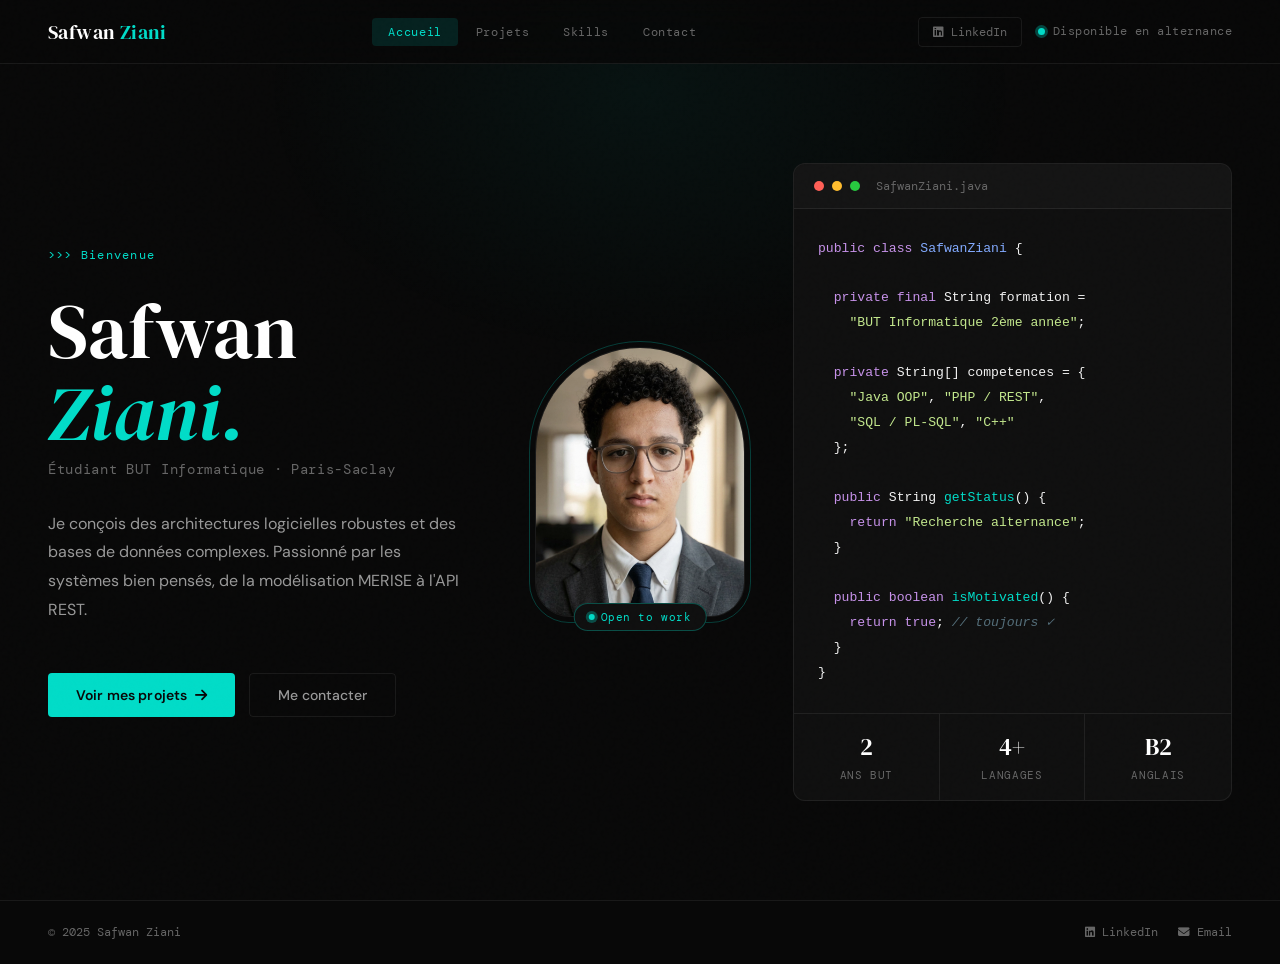
==== final/index.html @ bb22d4ef "premier commit" ====
<!DOCTYPE html>
<html lang="fr">
<head>
    <meta charset="UTF-8">
    <meta name="viewport" content="width=device-width, initial-scale=1.0">
    <title>Safwan Ziani — Développeur</title>
    <link href="https://fonts.googleapis.com/css2?family=DM+Serif+Display:ital@0;1&family=DM+Mono:wght@300;400;500&family=DM+Sans:wght@300;400;500;600&display=swap" rel="stylesheet">
    <link rel="stylesheet" href="https://cdnjs.cloudflare.com/ajax/libs/font-awesome/6.4.0/css/all.min.css">
    <link rel="stylesheet" href="style.css">
</head>
<body>
    <div class="ambient"></div>

    <header>
        <a href="index.html" class="logo">Safwan <span class="logo-accent">Ziani</span></a>
        <nav>
            <a href="index.html" class="tab-btn active">Accueil</a>
            <a href="projets.html" class="tab-btn">Projets</a>
            <a href="skills.html" class="tab-btn">Skills</a>
            <a href="contact.html" class="tab-btn">Contact</a>
        </nav>
        <div class="header-actions">
            <a href="https://www.linkedin.com/in/safwan-ziani-2376b3331/" target="_blank" class="linkedin-btn">
                <i class="fab fa-linkedin"></i> LinkedIn
            </a>
            <div class="availability">
                <span class="pulse"></span>
                <span>Disponible en alternance</span>
            </div>
        </div>
    </header>

    <main>
        <div class="home-layout">
            <!-- Texte -->
            <div class="home-left">
                <p class="eyebrow">>>> Bienvenue</p>
                <h1 class="hero-name">
                    Safwan<br>
                    <em>Ziani.</em>
                </h1>
                <p class="hero-role">Étudiant BUT Informatique · Paris-Saclay</p>
                <p class="hero-desc">
                    Je conçois des architectures logicielles robustes et des bases de données complexes.
                    Passionné par les systèmes bien pensés, de la modélisation MERISE à l'API REST.
                </p>
                <div class="hero-cta">
                    <a href="projets.html" class="btn-primary">Voir mes projets <i class="fas fa-arrow-right"></i></a>
                    <a href="contact.html" class="btn-outline">Me contacter</a>
                </div>
            </div>

            <!-- Portrait -->
            <div class="home-portrait">
                <div class="portrait-wrapper">
                    <img src="portrait (1).png" alt="Safwan Ziani" class="portrait-img">
                    <div class="portrait-badge">
                        <span class="pulse" style="width:6px;height:6px;"></span>
                        <span>Open to work</span>
                    </div>
                </div>
            </div>

            <!-- Code card -->
            <div class="home-right">
                <div class="code-card">
                    <div class="code-card-header">
                        <span class="dot dot-r"></span>
                        <span class="dot dot-y"></span>
                        <span class="dot dot-g"></span>
                        <span class="code-filename">SafwanZiani.java</span>
                    </div>
                    <div class="code-body">
<pre><code><span class="kw">public class</span> <span class="cls">SafwanZiani</span> {

  <span class="kw">private final</span> String formation =
    <span class="str">"BUT Informatique 2ème année"</span>;

  <span class="kw">private</span> String[] competences = {
    <span class="str">"Java OOP"</span>, <span class="str">"PHP / REST"</span>,
    <span class="str">"SQL / PL-SQL"</span>, <span class="str">"C++"</span>
  };

  <span class="kw">public</span> String <span class="fn">getStatus</span>() {
    <span class="kw">return</span> <span class="str">"Recherche alternance"</span>;
  }

  <span class="kw">public boolean</span> <span class="fn">isMotivated</span>() {
    <span class="kw">return true</span>; <span class="cmt">// toujours ✓</span>
  }
}</code></pre>
                    </div>
                    <div class="code-footer">
                        <div class="stat-item">
                            <span class="stat-val">2</span>
                            <span class="stat-label">Ans BUT</span>
                        </div>
                        <div class="stat-item">
                            <span class="stat-val">4+</span>
                            <span class="stat-label">Langages</span>
                        </div>
                        <div class="stat-item">
                            <span class="stat-val">B2</span>
                            <span class="stat-label">Anglais</span>
                        </div>
                    </div>
                </div>
            </div>
        </div>
    </main>

    <footer>
        <span class="footer-copy">© 2025 Safwan Ziani</span>
        <div class="footer-links">
            <a href="https://www.linkedin.com/in/safwan-ziani-2376b3331/" target="_blank" class="footer-link"><i class="fab fa-linkedin"></i> LinkedIn</a>
            <a href="mailto:ziani.safwan@gmail.com" class="footer-link"><i class="fas fa-envelope"></i> Email</a>
        </div>
    </footer>
</body>
</html>
---- final/style.css ----
@import url('https://fonts.googleapis.com/css2?family=DM+Serif+Display:ital@0;1&family=DM+Mono:wght@300;400;500&family=DM+Sans:wght@300;400;500;600&display=swap');

:root {
    --bg: #080808;
    --bg-2: #0f0f0f;
    --surface: rgba(255,255,255,0.03);
    --surface-hover: rgba(255,255,255,0.06);
    --border: rgba(255,255,255,0.07);
    --border-hover: rgba(0, 220, 200, 0.3);
    --text: #f2f2f2;
    --text-muted: #666;
    --text-soft: #999;
    --accent: #00dcc8;
    --accent-dim: rgba(0, 220, 200, 0.12);
    --accent-glow: rgba(0, 220, 200, 0.08);
    --white: #ffffff;
    --serif: 'DM Serif Display', Georgia, serif;
    --mono: 'DM Mono', monospace;
    --sans: 'DM Sans', sans-serif;
}

*, *::before, *::after { margin: 0; padding: 0; box-sizing: border-box; }

html { scroll-behavior: smooth; }

body {
    background: var(--bg);
    color: var(--text);
    font-family: var(--sans);
    min-height: 100vh;
    overflow-x: hidden;
    -webkit-font-smoothing: antialiased;
}

/* ─── GRAIN TEXTURE ─── */
body::before {
    content: '';
    position: fixed;
    inset: 0;
    background-image: url("data:image/svg+xml,%3Csvg viewBox='0 0 256 256' xmlns='http://www.w3.org/2000/svg'%3E%3Cfilter id='noise'%3E%3CfeTurbulence type='fractalNoise' baseFrequency='0.9' numOctaves='4' stitchTiles='stitch'/%3E%3C/filter%3E%3Crect width='100%25' height='100%25' filter='url(%23noise)' opacity='0.04'/%3E%3C/svg%3E");
    pointer-events: none;
    z-index: 9999;
    opacity: 0.4;
}

/* ─── AMBIENT GLOW ─── */
.ambient {
    position: fixed;
    top: -20vh;
    left: 50%;
    transform: translateX(-50%);
    width: 60vw;
    height: 60vh;
    background: radial-gradient(ellipse, rgba(0,220,200,0.05) 0%, transparent 70%);
    pointer-events: none;
    z-index: 0;
}

/* ─── HEADER ─── */
header {
    position: fixed;
    top: 0; left: 0; right: 0;
    z-index: 100;
    padding: 0 48px;
    height: 64px;
    display: flex;
    align-items: center;
    justify-content: space-between;
    border-bottom: 1px solid var(--border);
    background: rgba(8,8,8,0.85);
    backdrop-filter: blur(20px);
    -webkit-backdrop-filter: blur(20px);
}

.logo {
    font-family: var(--serif);
    font-size: 1.25rem;
    color: var(--white);
    text-decoration: none;
    letter-spacing: 0.02em;
}
.logo-accent { color: var(--accent); }

nav {
    display: flex;
    align-items: center;
    gap: 2px;
}

.tab-btn {
    font-family: var(--mono);
    font-size: 0.78rem;
    color: var(--text-muted);
    text-decoration: none;
    padding: 6px 16px;
    border-radius: 4px;
    letter-spacing: 0.05em;
    transition: color 0.2s, background 0.2s;
}
.tab-btn:hover { color: var(--text); background: var(--surface-hover); }
.tab-btn.active { color: var(--accent); background: var(--accent-dim); }

.header-actions {
    display: flex;
    align-items: center;
    gap: 16px;
}

.linkedin-btn {
    display: flex;
    align-items: center;
    gap: 7px;
    font-family: var(--mono);
    font-size: 0.75rem;
    color: var(--text-muted);
    text-decoration: none;
    padding: 6px 14px;
    border: 1px solid var(--border);
    border-radius: 4px;
    transition: all 0.2s;
}
.linkedin-btn:hover {
    color: var(--accent);
    border-color: var(--border-hover);
    background: var(--accent-dim);
}

.availability {
    display: flex;
    align-items: center;
    gap: 8px;
    font-family: var(--mono);
    font-size: 0.72rem;
    color: var(--text-muted);
    letter-spacing: 0.04em;
}
.pulse {
    width: 7px; height: 7px;
    background: var(--accent);
    border-radius: 50%;
    position: relative;
}
.pulse::after {
    content: '';
    position: absolute;
    inset: -3px;
    border-radius: 50%;
    background: var(--accent);
    opacity: 0.3;
    animation: pulse 2s ease-in-out infinite;
}
@keyframes pulse { 0%,100%{transform:scale(1);opacity:0.3} 50%{transform:scale(1.8);opacity:0} }

/* ─── MAIN WRAPPER ─── */
main {
    padding-top: 64px;
    min-height: 100vh;
    position: relative;
    z-index: 1;
}

/* ─── PAGE ENTER ANIMATION ─── */
.page-enter { animation: pageEnter 0.6s cubic-bezier(0.16, 1, 0.3, 1) both; }
@keyframes pageEnter {
    from { opacity:0; transform: translateY(24px); }
    to   { opacity:1; transform: translateY(0); }
}

/* ─── HOME PAGE ─── */
.home-layout {
    display: grid;
    grid-template-columns: 1fr auto 1fr;
    gap: 0 48px;
    min-height: calc(100vh - 64px);
    align-items: center;
    max-width: 1280px;
    margin: 0 auto;
    padding: 60px 48px;
}

.home-left { padding-right: 16px; }

/* ─── PORTRAIT ─── */
.home-portrait {
    display: flex;
    justify-content: center;
    align-items: center;
    opacity: 0;
    animation: fadeUp 0.6s 0.25s ease both;
}

.portrait-wrapper {
    position: relative;
    width: 210px;
}

.portrait-img {
    width: 210px;
    height: 270px;
    object-fit: cover;
    object-position: center top;
    border-radius: 110px 110px 36px 36px;
    display: block;
    border: 1px solid var(--border);
    filter: grayscale(15%);
    transition: filter 0.4s;
}
.portrait-img:hover { filter: grayscale(0%); }

.portrait-wrapper::before {
    content: '';
    position: absolute;
    inset: -6px;
    border-radius: 116px 116px 42px 42px;
    border: 1px solid rgba(0,220,200,0.25);
    pointer-events: none;
}

.portrait-badge {
    position: absolute;
    bottom: -14px;
    left: 50%;
    transform: translateX(-50%);
    display: flex;
    align-items: center;
    gap: 6px;
    background: var(--bg-2);
    border: 1px solid rgba(0,220,200,0.3);
    border-radius: 20px;
    padding: 6px 14px;
    white-space: nowrap;
    font-family: var(--mono);
    font-size: 0.68rem;
    color: var(--accent);
    letter-spacing: 0.05em;
}

.eyebrow {
    font-family: var(--mono);
    font-size: 0.78rem;
    color: var(--accent);
    letter-spacing: 0.1em;
    margin-bottom: 28px;
    opacity: 0;
    animation: fadeUp 0.5s 0.1s ease both;
}

.hero-name {
    font-family: var(--serif);
    font-size: clamp(3.5rem, 6vw, 5rem);
    font-weight: 400;
    line-height: 1.05;
    color: var(--white);
    margin-bottom: 8px;
    opacity: 0;
    animation: fadeUp 0.5s 0.2s ease both;
}

.hero-name em {
    font-style: italic;
    color: var(--accent);
}

.hero-role {
    font-family: var(--mono);
    font-size: 0.85rem;
    color: var(--text-muted);
    letter-spacing: 0.05em;
    margin-bottom: 32px;
    opacity: 0;
    animation: fadeUp 0.5s 0.3s ease both;
}

.hero-desc {
    font-size: 1rem;
    color: var(--text-soft);
    line-height: 1.8;
    max-width: 480px;
    margin-bottom: 48px;
    opacity: 0;
    animation: fadeUp 0.5s 0.4s ease both;
}

.hero-cta {
    display: flex;
    gap: 14px;
    flex-wrap: wrap;
    opacity: 0;
    animation: fadeUp 0.5s 0.5s ease both;
}

.btn-primary {
    display: inline-flex;
    align-items: center;
    gap: 8px;
    background: var(--accent);
    color: #080808;
    font-family: var(--sans);
    font-weight: 600;
    font-size: 0.875rem;
    padding: 12px 28px;
    border-radius: 4px;
    text-decoration: none;
    transition: all 0.2s;
    letter-spacing: 0.01em;
}
.btn-primary:hover { background: #fff; transform: translateY(-1px); box-shadow: 0 8px 24px rgba(0,220,200,0.2); }

.btn-outline {
    display: inline-flex;
    align-items: center;
    gap: 8px;
    background: transparent;
    color: var(--text-soft);
    font-family: var(--sans);
    font-weight: 500;
    font-size: 0.875rem;
    padding: 12px 28px;
    border: 1px solid var(--border);
    border-radius: 4px;
    text-decoration: none;
    transition: all 0.2s;
}
.btn-outline:hover { color: var(--text); border-color: rgba(255,255,255,0.2); background: var(--surface-hover); transform: translateY(-1px); }

/* ─── HOME RIGHT: CODE CARD ─── */
.home-right {
    opacity: 0;
    animation: fadeUp 0.6s 0.3s ease both;
}

.code-card {
    background: var(--bg-2);
    border: 1px solid var(--border);
    border-radius: 12px;
    overflow: hidden;
}

.code-card-header {
    display: flex;
    align-items: center;
    gap: 8px;
    padding: 14px 20px;
    border-bottom: 1px solid var(--border);
    background: rgba(255,255,255,0.02);
}
.dot { width:10px; height:10px; border-radius:50%; }
.dot-r{background:#ff5f56;} .dot-y{background:#ffbd2e;} .dot-g{background:#27c93f;}
.code-filename {
    font-family: var(--mono);
    font-size: 0.75rem;
    color: var(--text-muted);
    margin-left: 8px;
}

.code-body {
    padding: 28px 24px;
    font-family: var(--mono);
    font-size: 0.82rem;
    line-height: 1.9;
    overflow-x: auto;
}
.code-body pre { margin: 0; }
.kw  { color: #c792ea; }
.cls { color: #82aaff; }
.str { color: #c3e88d; }
.cmt { color: #546e7a; font-style: italic; }
.fn  { color: var(--accent); }

.code-footer {
    display: grid;
    grid-template-columns: repeat(3, 1fr);
    border-top: 1px solid var(--border);
}
.stat-item {
    padding: 16px 20px;
    border-right: 1px solid var(--border);
    text-align: center;
}
.stat-item:last-child { border-right: none; }
.stat-val {
    font-family: var(--serif);
    font-size: 1.5rem;
    color: var(--white);
    display: block;
}
.stat-label {
    font-family: var(--mono);
    font-size: 0.68rem;
    color: var(--text-muted);
    letter-spacing: 0.06em;
    text-transform: uppercase;
}

@keyframes fadeUp {
    from { opacity:0; transform: translateY(20px); }
    to   { opacity:1; transform: translateY(0); }
}

/* ─── INNER PAGES LAYOUT ─── */
.inner-layout {
    max-width: 1160px;
    margin: 0 auto;
    padding: 72px 48px 80px;
}

.page-hero {
    margin-bottom: 64px;
}
.page-eyebrow {
    font-family: var(--mono);
    font-size: 0.75rem;
    color: var(--accent);
    letter-spacing: 0.12em;
    text-transform: uppercase;
    margin-bottom: 16px;
}
.page-title {
    font-family: var(--serif);
    font-size: clamp(2.5rem, 5vw, 3.8rem);
    font-weight: 400;
    color: var(--white);
    line-height: 1.1;
}
.page-title em { font-style: italic; color: var(--accent); }

/* ─── PROJECTS ─── */
.projects-wrapper {
    display: grid;
    grid-template-columns: 3fr 2fr;
    gap: 48px;
}

.projects-list { display: flex; flex-direction: column; gap: 2px; }

.project-card {
    background: var(--surface);
    border: 1px solid var(--border);
    border-radius: 10px;
    padding: 32px;
    transition: all 0.25s;
    cursor: default;
}
.project-card:hover {
    border-color: var(--border-hover);
    background: var(--surface-hover);
    transform: translateX(4px);
}

.project-tags-row { display: flex; flex-wrap: wrap; gap: 6px; margin-bottom: 16px; }
.tag {
    font-family: var(--mono);
    font-size: 0.7rem;
    color: var(--accent);
    background: var(--accent-dim);
    padding: 3px 10px;
    border-radius: 3px;
    letter-spacing: 0.04em;
}

.project-card h3 {
    font-family: var(--serif);
    font-size: 1.45rem;
    font-weight: 400;
    color: var(--white);
    margin-bottom: 6px;
}
.project-subtitle {
    font-family: var(--mono);
    font-size: 0.75rem;
    color: var(--text-muted);
    margin-bottom: 16px;
    letter-spacing: 0.04em;
}
.project-desc {
    font-size: 0.9rem;
    color: var(--text-soft);
    line-height: 1.75;
    margin-bottom: 20px;
}
.project-detail-title {
    font-family: var(--mono);
    font-size: 0.72rem;
    color: var(--accent);
    letter-spacing: 0.1em;
    text-transform: uppercase;
    margin-bottom: 8px;
    margin-top: 18px;
}
.project-ul {
    list-style: none;
    display: flex;
    flex-direction: column;
    gap: 8px;
}
.project-ul li {
    font-size: 0.875rem;
    color: var(--text-soft);
    line-height: 1.6;
    padding-left: 16px;
    position: relative;
}
.project-ul li::before {
    content: '─';
    position: absolute;
    left: 0;
    color: var(--accent);
    font-size: 0.7rem;
    top: 3px;
}

/* ─── TIMELINE ─── */
.sidebar-section { margin-bottom: 48px; }
.section-label {
    font-family: var(--mono);
    font-size: 0.72rem;
    color: var(--text-muted);
    letter-spacing: 0.12em;
    text-transform: uppercase;
    margin-bottom: 24px;
    padding-bottom: 12px;
    border-bottom: 1px solid var(--border);
}

.timeline { position: relative; padding-left: 20px; }
.timeline::before {
    content: '';
    position: absolute;
    left: 0; top: 6px; bottom: 6px;
    width: 1px;
    background: var(--border);
}

.timeline-item {
    position: relative;
    margin-bottom: 28px;
    padding-left: 20px;
}
.timeline-item::before {
    content: '';
    position: absolute;
    left: -24px; top: 7px;
    width: 7px; height: 7px;
    background: var(--accent);
    border-radius: 50%;
    box-shadow: 0 0 8px var(--accent);
}

.tl-date {
    font-family: var(--mono);
    font-size: 0.7rem;
    color: var(--accent);
    letter-spacing: 0.05em;
    margin-bottom: 4px;
}
.tl-title {
    font-family: var(--sans);
    font-size: 0.95rem;
    font-weight: 600;
    color: var(--text);
    margin-bottom: 2px;
}
.tl-org {
    font-size: 0.82rem;
    color: var(--text-muted);
    margin-bottom: 8px;
}
.tl-desc {
    font-size: 0.83rem;
    color: var(--text-soft);
    line-height: 1.65;
}

/* ─── SKILLS ─── */
.skills-wrapper {
    display: grid;
    grid-template-columns: repeat(2, 1fr);
    gap: 2px;
}

.skill-group {
    background: var(--surface);
    border: 1px solid var(--border);
    border-radius: 10px;
    padding: 32px;
    transition: border-color 0.2s;
}
.skill-group:hover { border-color: var(--border-hover); }

.skill-group-title {
    font-family: var(--mono);
    font-size: 0.72rem;
    color: var(--accent);
    letter-spacing: 0.12em;
    text-transform: uppercase;
    margin-bottom: 24px;
    display: flex;
    align-items: center;
    gap: 8px;
}
.skill-group-title i { font-size: 0.85rem; }

.skill-items { display: flex; flex-wrap: wrap; gap: 8px; }

.skill-pill {
    display: flex;
    align-items: center;
    gap: 7px;
    font-family: var(--mono);
    font-size: 0.78rem;
    color: var(--text-soft);
    background: rgba(255,255,255,0.04);
    border: 1px solid var(--border);
    padding: 8px 14px;
    border-radius: 4px;
    transition: all 0.2s;
}
.skill-pill:hover {
    color: var(--accent);
    border-color: var(--border-hover);
    background: var(--accent-dim);
}
.skill-pill i { font-size: 0.9rem; color: var(--accent); }

/* ─── CONTACT PAGE ─── */
.contact-layout {
    display: grid;
    grid-template-columns: 1fr 1fr;
    gap: 64px;
    align-items: start;
}

.contact-info { }

.contact-headline {
    font-family: var(--serif);
    font-size: clamp(2rem, 4vw, 3rem);
    font-weight: 400;
    color: var(--white);
    line-height: 1.15;
    margin-bottom: 20px;
}
.contact-headline em { font-style: italic; color: var(--accent); }

.contact-body-text {
    font-size: 0.95rem;
    color: var(--text-soft);
    line-height: 1.8;
    margin-bottom: 40px;
}

.contact-links { display: flex; flex-direction: column; gap: 12px; }

.contact-link {
    display: flex;
    align-items: center;
    gap: 14px;
    padding: 16px 20px;
    background: var(--surface);
    border: 1px solid var(--border);
    border-radius: 8px;
    text-decoration: none;
    transition: all 0.2s;
    group: true;
}
.contact-link:hover {
    border-color: var(--border-hover);
    background: var(--surface-hover);
    transform: translateX(4px);
}
.contact-link-icon {
    width: 38px; height: 38px;
    background: var(--accent-dim);
    border-radius: 6px;
    display: flex; align-items: center; justify-content: center;
    font-size: 0.95rem;
    color: var(--accent);
    flex-shrink: 0;
}
.contact-link-content { flex: 1; }
.contact-link-label {
    font-family: var(--mono);
    font-size: 0.68rem;
    color: var(--text-muted);
    letter-spacing: 0.08em;
    text-transform: uppercase;
    margin-bottom: 2px;
}
.contact-link-value {
    font-size: 0.88rem;
    color: var(--text);
    font-weight: 500;
}
.contact-link-arrow {
    color: var(--text-muted);
    font-size: 0.8rem;
    transition: transform 0.2s, color 0.2s;
}
.contact-link:hover .contact-link-arrow {
    color: var(--accent);
    transform: translateX(4px);
}

/* ─── CONTACT FORM ─── */
.contact-form-card {
    background: var(--bg-2);
    border: 1px solid var(--border);
    border-radius: 12px;
    padding: 40px;
}

.form-title {
    font-family: var(--serif);
    font-size: 1.4rem;
    color: var(--white);
    margin-bottom: 28px;
}

.form-group { margin-bottom: 20px; }

.form-label {
    display: block;
    font-family: var(--mono);
    font-size: 0.7rem;
    color: var(--text-muted);
    letter-spacing: 0.1em;
    text-transform: uppercase;
    margin-bottom: 8px;
}

.form-input,
.form-textarea {
    width: 100%;
    background: rgba(255,255,255,0.03);
    border: 1px solid var(--border);
    border-radius: 6px;
    padding: 12px 16px;
    font-family: var(--sans);
    font-size: 0.9rem;
    color: var(--text);
    outline: none;
    transition: border-color 0.2s, background 0.2s;
    resize: none;
}
.form-input::placeholder,
.form-textarea::placeholder { color: var(--text-muted); }
.form-input:focus,
.form-textarea:focus {
    border-color: var(--border-hover);
    background: rgba(0,220,200,0.03);
}

.form-textarea { height: 120px; }

.form-row { display: grid; grid-template-columns: 1fr 1fr; gap: 16px; }

.form-submit {
    width: 100%;
    background: var(--accent);
    color: #080808;
    font-family: var(--sans);
    font-weight: 600;
    font-size: 0.9rem;
    padding: 14px;
    border: none;
    border-radius: 6px;
    cursor: pointer;
    display: flex;
    align-items: center;
    justify-content: center;
    gap: 8px;
    transition: all 0.2s;
    letter-spacing: 0.01em;
    margin-top: 8px;
}
.form-submit:hover { background: #fff; transform: translateY(-1px); box-shadow: 0 8px 24px rgba(0,220,200,0.2); }

/* ─── CV DOWNLOAD SECTION ─── */
.cv-section {
    margin-top: 24px;
    padding: 24px;
    background: var(--accent-dim);
    border: 1px solid rgba(0,220,200,0.2);
    border-radius: 8px;
}
.cv-section-label {
    font-family: var(--mono);
    font-size: 0.68rem;
    color: var(--accent);
    letter-spacing: 0.1em;
    text-transform: uppercase;
    margin-bottom: 10px;
}
.cv-desc {
    font-size: 0.84rem;
    color: var(--text-soft);
    margin-bottom: 16px;
    line-height: 1.6;
}
.cv-download-btn {
    display: inline-flex;
    align-items: center;
    gap: 8px;
    background: var(--accent);
    color: #080808;
    font-family: var(--sans);
    font-weight: 600;
    font-size: 0.85rem;
    padding: 10px 22px;
    border-radius: 4px;
    text-decoration: none;
    transition: all 0.2s;
    cursor: pointer;
    border: none;
}
.cv-download-btn:hover { background: #fff; transform: translateY(-1px); }

/* ─── FOOTER LINE ─── */
footer {
    border-top: 1px solid var(--border);
    padding: 24px 48px;
    display: flex;
    align-items: center;
    justify-content: space-between;
    position: relative;
    z-index: 1;
}
.footer-copy {
    font-family: var(--mono);
    font-size: 0.72rem;
    color: var(--text-muted);
}
.footer-links { display: flex; gap: 20px; }
.footer-link {
    font-family: var(--mono);
    font-size: 0.72rem;
    color: var(--text-muted);
    text-decoration: none;
    transition: color 0.2s;
}
.footer-link:hover { color: var(--accent); }

/* ─── DIVIDER ─── */
.divider {
    height: 1px;
    background: var(--border);
    margin: 48px 0;
}

/* ─── RESPONSIVE ─── */
@media (max-width: 900px) {
    header { padding: 0 24px; }
    .availability { display: none; }
    .home-layout { grid-template-columns: 1fr; padding: 48px 24px; gap: 40px; }
    .home-left { padding-right: 0; }
    .home-portrait { order: -1; }
    .portrait-img { width: 160px; height: 200px; }
    .portrait-wrapper { width: 160px; }
    .inner-layout { padding: 48px 24px; }
    .projects-wrapper { grid-template-columns: 1fr; }
    .skills-wrapper { grid-template-columns: 1fr; }
    .contact-layout { grid-template-columns: 1fr; gap: 40px; }
    .form-row { grid-template-columns: 1fr; }
    footer { padding: 20px 24px; flex-direction: column; gap: 12px; text-align: center; }
}
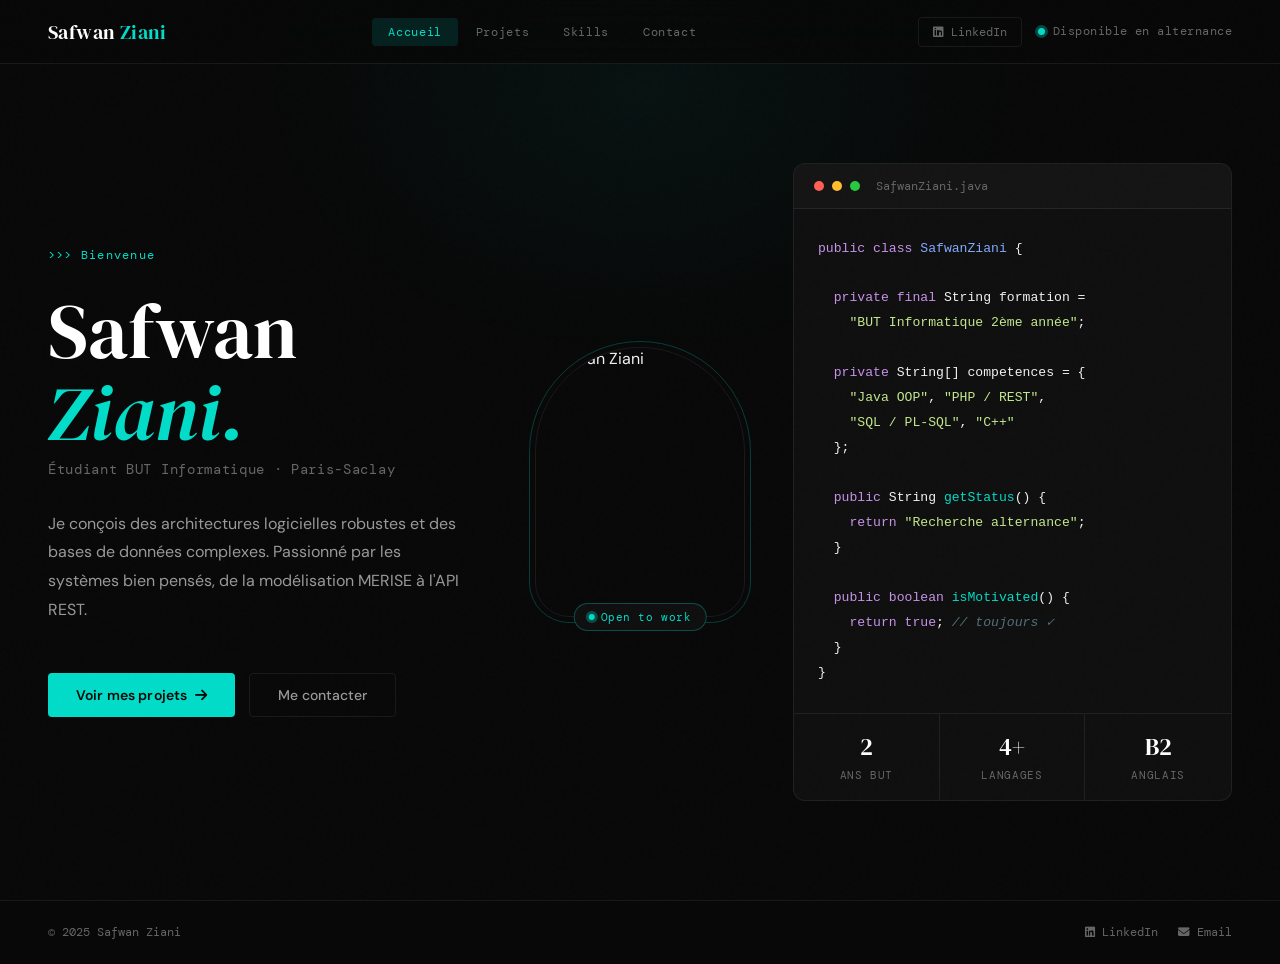
==== commit 1abebcbe: "safwan v2" ====
--- a/final/index.html
+++ b/final/index.html
@@ -53,7 +53,7 @@
             <!-- Portrait -->
             <div class="home-portrait">
                 <div class="portrait-wrapper">
-                    <img src="portrait (1).png" alt="Safwan Ziani" class="portrait-img">
+                    <img src="portrait(1).png" alt="Safwan Ziani" class="portrait-img">
                     <div class="portrait-badge">
                         <span class="pulse" style="width:6px;height:6px;"></span>
                         <span>Open to work</span>
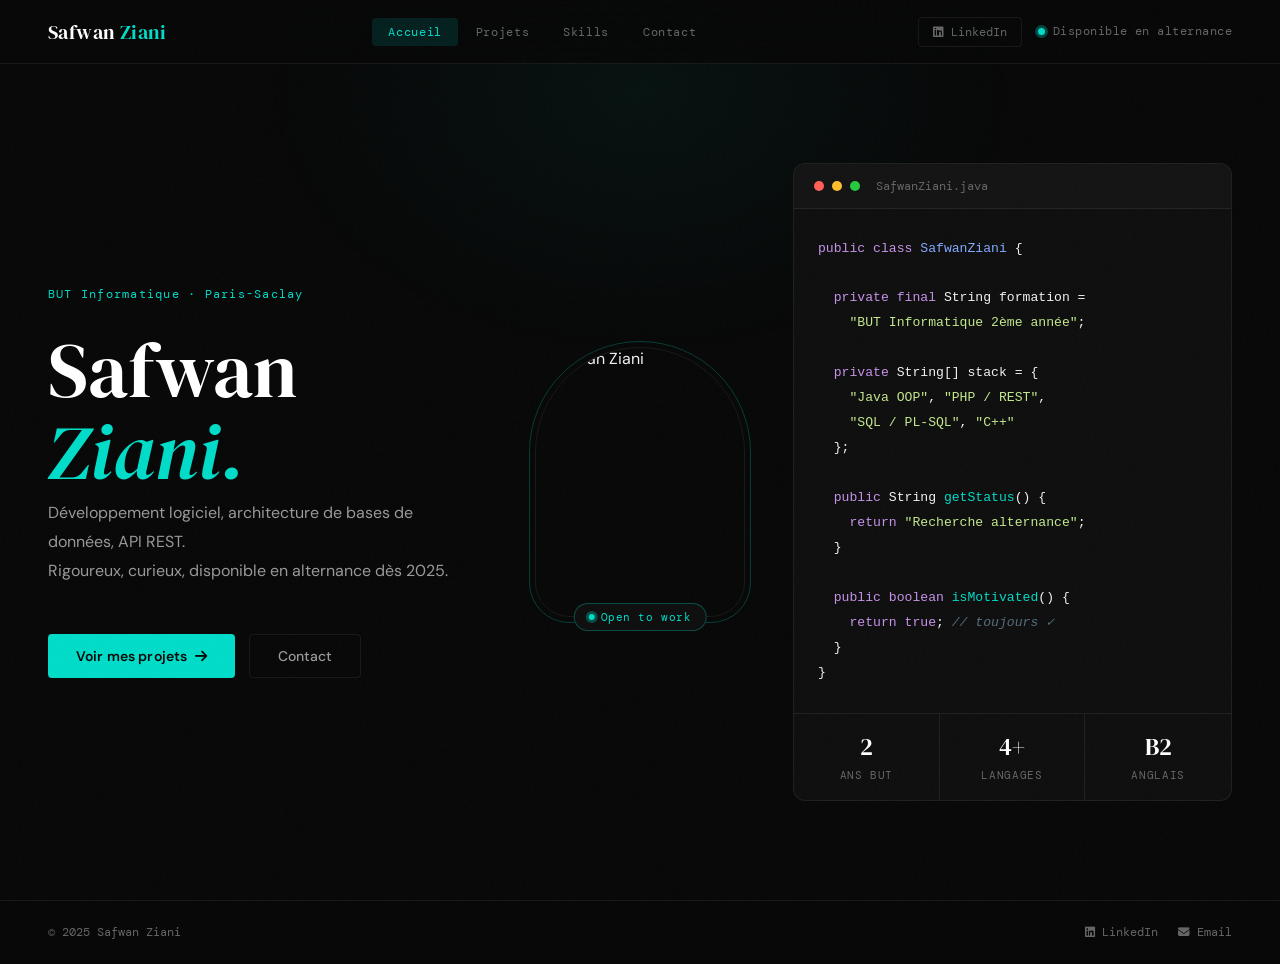
==== commit 124087f1: "safwan" ====
--- a/final/index.html
+++ b/final/index.html
@@ -10,7 +10,6 @@
 </head>
 <body>
     <div class="ambient"></div>
-
     <header>
         <a href="index.html" class="logo">Safwan <span class="logo-accent">Ziani</span></a>
         <nav>
@@ -32,25 +31,22 @@
 
     <main>
         <div class="home-layout">
-            <!-- Texte -->
             <div class="home-left">
-                <p class="eyebrow">>>> Bienvenue</p>
+                <p class="eyebrow">BUT Informatique · Paris-Saclay</p>
                 <h1 class="hero-name">
                     Safwan<br>
                     <em>Ziani.</em>
                 </h1>
-                <p class="hero-role">Étudiant BUT Informatique · Paris-Saclay</p>
                 <p class="hero-desc">
-                    Je conçois des architectures logicielles robustes et des bases de données complexes.
-                    Passionné par les systèmes bien pensés, de la modélisation MERISE à l'API REST.
+                    Développement logiciel, architecture de bases de données, API REST.<br>
+                    Rigoureux, curieux, disponible en alternance dès 2025.
                 </p>
                 <div class="hero-cta">
                     <a href="projets.html" class="btn-primary">Voir mes projets <i class="fas fa-arrow-right"></i></a>
-                    <a href="contact.html" class="btn-outline">Me contacter</a>
+                    <a href="contact.html" class="btn-outline">Contact</a>
                 </div>
             </div>
 
-            <!-- Portrait -->
             <div class="home-portrait">
                 <div class="portrait-wrapper">
                     <img src="portrait(1).png" alt="Safwan Ziani" class="portrait-img">
@@ -61,7 +57,6 @@
                 </div>
             </div>
 
-            <!-- Code card -->
             <div class="home-right">
                 <div class="code-card">
                     <div class="code-card-header">
@@ -76,7 +71,7 @@
   <span class="kw">private final</span> String formation =
     <span class="str">"BUT Informatique 2ème année"</span>;
 
-  <span class="kw">private</span> String[] competences = {
+  <span class="kw">private</span> String[] stack = {
     <span class="str">"Java OOP"</span>, <span class="str">"PHP / REST"</span>,
     <span class="str">"SQL / PL-SQL"</span>, <span class="str">"C++"</span>
   };
--- a/final/style.css
+++ b/final/style.css
@@ -578,6 +578,11 @@
     gap: 2px;
 }
 
+/* Groupe pleine largeur (soft skills) */
+.skill-group-full {
+    grid-column: 1 / -1;
+}
+
 .skill-group {
     background: var(--surface);
     border: 1px solid var(--border);
@@ -622,25 +627,99 @@
 }
 .skill-pill i { font-size: 0.9rem; color: var(--accent); }
 
+/* Soft skills — teinte légèrement différente */
+.skill-pill.soft {
+    color: var(--text-soft);
+    border-color: rgba(255,255,255,0.06);
+}
+.skill-pill.soft i { color: var(--text-muted); }
+.skill-pill.soft:hover {
+    color: var(--text);
+    border-color: rgba(255,255,255,0.15);
+    background: rgba(255,255,255,0.05);
+}
+.skill-pill.soft:hover i { color: var(--text-soft); }
+
 /* ─── CONTACT PAGE ─── */
-.contact-layout {
+.contact-simple-layout {
     display: grid;
     grid-template-columns: 1fr 1fr;
-    gap: 64px;
+    gap: 32px;
     align-items: start;
-}
-
-.contact-info { }
-
-.contact-headline {
-    font-family: var(--serif);
-    font-size: clamp(2rem, 4vw, 3rem);
-    font-weight: 400;
-    color: var(--white);
-    line-height: 1.15;
-    margin-bottom: 20px;
-}
-.contact-headline em { font-style: italic; color: var(--accent); }
+    max-width: 860px;
+}
+
+.contact-block { display: flex; flex-direction: column; gap: 16px; }
+
+.contact-block-label {
+    font-family: var(--mono);
+    font-size: 0.72rem;
+    color: var(--text-muted);
+    letter-spacing: 0.12em;
+    text-transform: uppercase;
+    padding-bottom: 12px;
+    border-bottom: 1px solid var(--border);
+}
+
+/* CV card */
+.cv-card {
+    display: flex;
+    flex-direction: row;
+    align-items: center;
+    gap: 16px;
+    padding: 20px;
+    background: var(--surface);
+    border: 1px solid var(--border);
+    border-radius: 8px;
+    transition: border-color 0.2s;
+}
+.cv-card:hover { border-color: var(--border-hover); }
+.cv-card-icon {
+    width: 40px; height: 40px;
+    min-width: 40px;
+    background: var(--accent-dim);
+    border-radius: 6px;
+    display: flex; align-items: center; justify-content: center;
+    color: var(--accent);
+    font-size: 1rem;
+    flex-shrink: 0;
+}
+.cv-card-info {
+    flex: 1;
+    min-width: 0;
+}
+.cv-card-title {
+    font-family: var(--mono);
+    font-size: 0.82rem;
+    color: var(--text);
+    margin-bottom: 2px;
+    white-space: nowrap;
+    overflow: hidden;
+    text-overflow: ellipsis;
+}
+.cv-card-sub {
+    font-size: 0.75rem;
+    color: var(--text-muted);
+    white-space: nowrap;
+}
+.cv-dl-btn {
+    margin-left: auto;
+    display: inline-flex;
+    align-items: center;
+    gap: 6px;
+    background: var(--accent);
+    color: #080808;
+    font-family: var(--sans);
+    font-weight: 600;
+    font-size: 0.8rem;
+    padding: 8px 16px;
+    border-radius: 4px;
+    text-decoration: none;
+    white-space: nowrap;
+    transition: all 0.2s;
+    flex-shrink: 0;
+}
+.cv-dl-btn:hover { background: #fff; }
 
 .contact-body-text {
     font-size: 0.95rem;
@@ -701,102 +780,7 @@
     transform: translateX(4px);
 }
 
-/* ─── CONTACT FORM ─── */
-.contact-form-card {
-    background: var(--bg-2);
-    border: 1px solid var(--border);
-    border-radius: 12px;
-    padding: 40px;
-}
-
-.form-title {
-    font-family: var(--serif);
-    font-size: 1.4rem;
-    color: var(--white);
-    margin-bottom: 28px;
-}
-
-.form-group { margin-bottom: 20px; }
-
-.form-label {
-    display: block;
-    font-family: var(--mono);
-    font-size: 0.7rem;
-    color: var(--text-muted);
-    letter-spacing: 0.1em;
-    text-transform: uppercase;
-    margin-bottom: 8px;
-}
-
-.form-input,
-.form-textarea {
-    width: 100%;
-    background: rgba(255,255,255,0.03);
-    border: 1px solid var(--border);
-    border-radius: 6px;
-    padding: 12px 16px;
-    font-family: var(--sans);
-    font-size: 0.9rem;
-    color: var(--text);
-    outline: none;
-    transition: border-color 0.2s, background 0.2s;
-    resize: none;
-}
-.form-input::placeholder,
-.form-textarea::placeholder { color: var(--text-muted); }
-.form-input:focus,
-.form-textarea:focus {
-    border-color: var(--border-hover);
-    background: rgba(0,220,200,0.03);
-}
-
-.form-textarea { height: 120px; }
-
-.form-row { display: grid; grid-template-columns: 1fr 1fr; gap: 16px; }
-
-.form-submit {
-    width: 100%;
-    background: var(--accent);
-    color: #080808;
-    font-family: var(--sans);
-    font-weight: 600;
-    font-size: 0.9rem;
-    padding: 14px;
-    border: none;
-    border-radius: 6px;
-    cursor: pointer;
-    display: flex;
-    align-items: center;
-    justify-content: center;
-    gap: 8px;
-    transition: all 0.2s;
-    letter-spacing: 0.01em;
-    margin-top: 8px;
-}
-.form-submit:hover { background: #fff; transform: translateY(-1px); box-shadow: 0 8px 24px rgba(0,220,200,0.2); }
-
-/* ─── CV DOWNLOAD SECTION ─── */
-.cv-section {
-    margin-top: 24px;
-    padding: 24px;
-    background: var(--accent-dim);
-    border: 1px solid rgba(0,220,200,0.2);
-    border-radius: 8px;
-}
-.cv-section-label {
-    font-family: var(--mono);
-    font-size: 0.68rem;
-    color: var(--accent);
-    letter-spacing: 0.1em;
-    text-transform: uppercase;
-    margin-bottom: 10px;
-}
-.cv-desc {
-    font-size: 0.84rem;
-    color: var(--text-soft);
-    margin-bottom: 16px;
-    line-height: 1.6;
-}
+/* ─── SETUP BANNER (kept for reference, unused) ─── */
 .cv-download-btn {
     display: inline-flex;
     align-items: center;
@@ -815,6 +799,49 @@
 }
 .cv-download-btn:hover { background: #fff; transform: translateY(-1px); }
 
+/* ─── SETUP BANNER (EmailJS) ─── */
+.setup-banner {
+    background: rgba(255, 193, 7, 0.05);
+    border: 1px solid rgba(255, 193, 7, 0.2);
+    border-radius: 8px;
+    padding: 20px 22px;
+    margin-bottom: 24px;
+}
+.setup-banner-title {
+    font-family: var(--mono);
+    font-size: 0.78rem;
+    color: #ffc107;
+    letter-spacing: 0.05em;
+    margin-bottom: 12px;
+    font-weight: 600;
+}
+.setup-steps {
+    list-style: decimal;
+    padding-left: 18px;
+    display: flex;
+    flex-direction: column;
+    gap: 7px;
+}
+.setup-steps li {
+    font-size: 0.8rem;
+    color: var(--text-soft);
+    line-height: 1.6;
+}
+.setup-steps a {
+    color: var(--accent);
+    text-decoration: underline;
+}
+.setup-steps code {
+    background: rgba(255,255,255,0.06);
+    border: 1px solid var(--border);
+    border-radius: 3px;
+    padding: 1px 6px;
+    font-family: var(--mono);
+    font-size: 0.75rem;
+    color: #ffc107;
+}
+.setup-steps strong { color: var(--text); }
+
 /* ─── FOOTER LINE ─── */
 footer {
     border-top: 1px solid var(--border);
@@ -859,7 +886,7 @@
     .inner-layout { padding: 48px 24px; }
     .projects-wrapper { grid-template-columns: 1fr; }
     .skills-wrapper { grid-template-columns: 1fr; }
-    .contact-layout { grid-template-columns: 1fr; gap: 40px; }
+    .contact-simple-layout { grid-template-columns: 1fr; }
     .form-row { grid-template-columns: 1fr; }
     footer { padding: 20px 24px; flex-direction: column; gap: 12px; text-align: center; }
 }
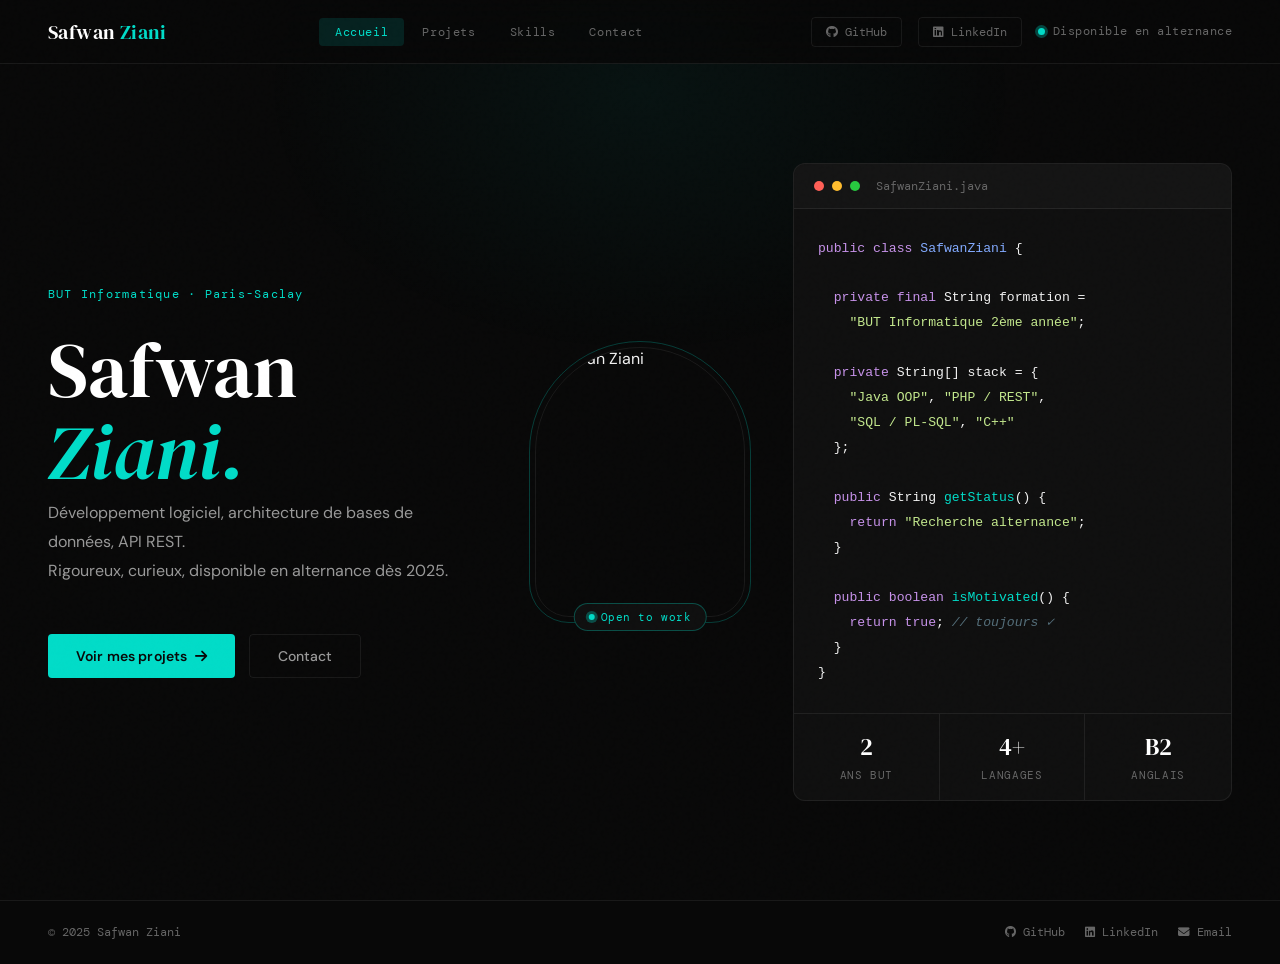
==== commit 9a5bdc8f: "safwan" ====
--- a/final/index.html
+++ b/final/index.html
@@ -19,6 +19,9 @@
             <a href="contact.html" class="tab-btn">Contact</a>
         </nav>
         <div class="header-actions">
+            <a href="https://github.com/zianisafwan-pro" target="_blank" class="linkedin-btn">
+                <i class="fab fa-github"></i> GitHub
+            </a>
             <a href="https://www.linkedin.com/in/safwan-ziani-2376b3331/" target="_blank" class="linkedin-btn">
                 <i class="fab fa-linkedin"></i> LinkedIn
             </a>
@@ -107,6 +110,7 @@
     <footer>
         <span class="footer-copy">© 2025 Safwan Ziani</span>
         <div class="footer-links">
+            <a href="https://github.com/zianisafwan-pro" target="_blank" class="footer-link"><i class="fab fa-github"></i> GitHub</a>
             <a href="https://www.linkedin.com/in/safwan-ziani-2376b3331/" target="_blank" class="footer-link"><i class="fab fa-linkedin"></i> LinkedIn</a>
             <a href="mailto:ziani.safwan@gmail.com" class="footer-link"><i class="fas fa-envelope"></i> Email</a>
         </div>
--- a/final/style.css
+++ b/final/style.css
@@ -447,6 +447,39 @@
     transform: translateX(4px);
 }
 
+/* Header de carte : tags à gauche, bouton GitHub à droite */
+.project-card-top {
+    display: flex;
+    align-items: flex-start;
+    justify-content: space-between;
+    gap: 16px;
+    margin-bottom: 0;
+    flex-wrap: wrap;
+}
+
+.github-btn {
+    display: inline-flex;
+    align-items: center;
+    gap: 6px;
+    font-family: var(--mono);
+    font-size: 0.75rem;
+    color: var(--text-muted);
+    background: rgba(255,255,255,0.04);
+    border: 1px solid var(--border);
+    padding: 6px 14px;
+    border-radius: 4px;
+    text-decoration: none;
+    white-space: nowrap;
+    flex-shrink: 0;
+    transition: all 0.2s;
+}
+.github-btn:hover {
+    color: var(--text);
+    border-color: rgba(255,255,255,0.2);
+    background: rgba(255,255,255,0.08);
+}
+.github-btn i { font-size: 0.85rem; }
+
 .project-tags-row { display: flex; flex-wrap: wrap; gap: 6px; margin-bottom: 16px; }
 .tag {
     font-family: var(--mono);
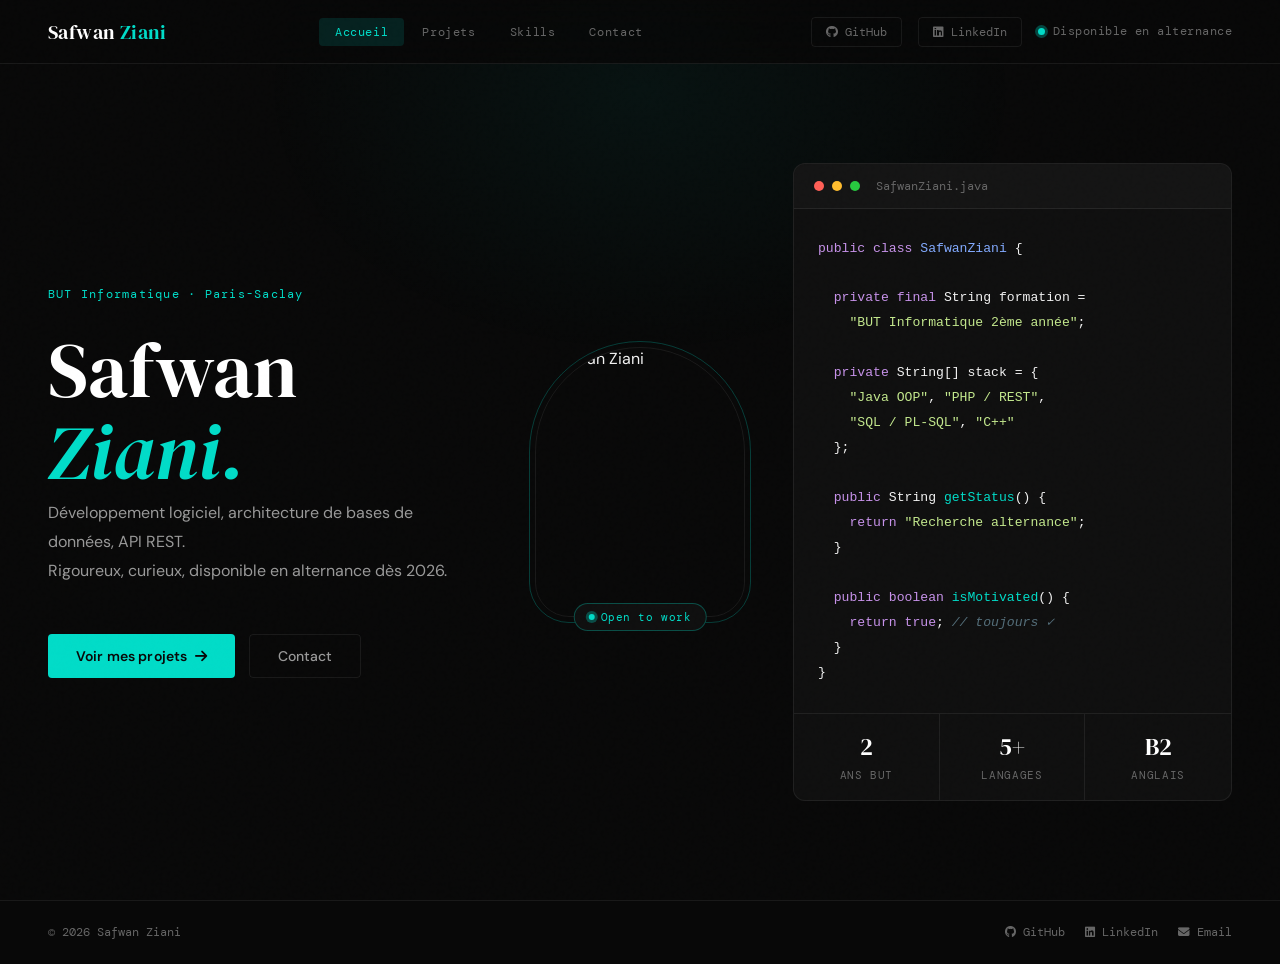
==== commit bec969c6: "safwan" ====
--- a/final/index.html
+++ b/final/index.html
@@ -42,7 +42,7 @@
                 </h1>
                 <p class="hero-desc">
                     Développement logiciel, architecture de bases de données, API REST.<br>
-                    Rigoureux, curieux, disponible en alternance dès 2025.
+                    Rigoureux, curieux, disponible en alternance dès 2026.
                 </p>
                 <div class="hero-cta">
                     <a href="projets.html" class="btn-primary">Voir mes projets <i class="fas fa-arrow-right"></i></a>
@@ -94,7 +94,7 @@
                             <span class="stat-label">Ans BUT</span>
                         </div>
                         <div class="stat-item">
-                            <span class="stat-val">4+</span>
+                            <span class="stat-val">5+</span>
                             <span class="stat-label">Langages</span>
                         </div>
                         <div class="stat-item">
@@ -108,7 +108,7 @@
     </main>
 
     <footer>
-        <span class="footer-copy">© 2025 Safwan Ziani</span>
+        <span class="footer-copy">© 2026 Safwan Ziani</span>
         <div class="footer-links">
             <a href="https://github.com/zianisafwan-pro" target="_blank" class="footer-link"><i class="fab fa-github"></i> GitHub</a>
             <a href="https://www.linkedin.com/in/safwan-ziani-2376b3331/" target="_blank" class="footer-link"><i class="fab fa-linkedin"></i> LinkedIn</a>
